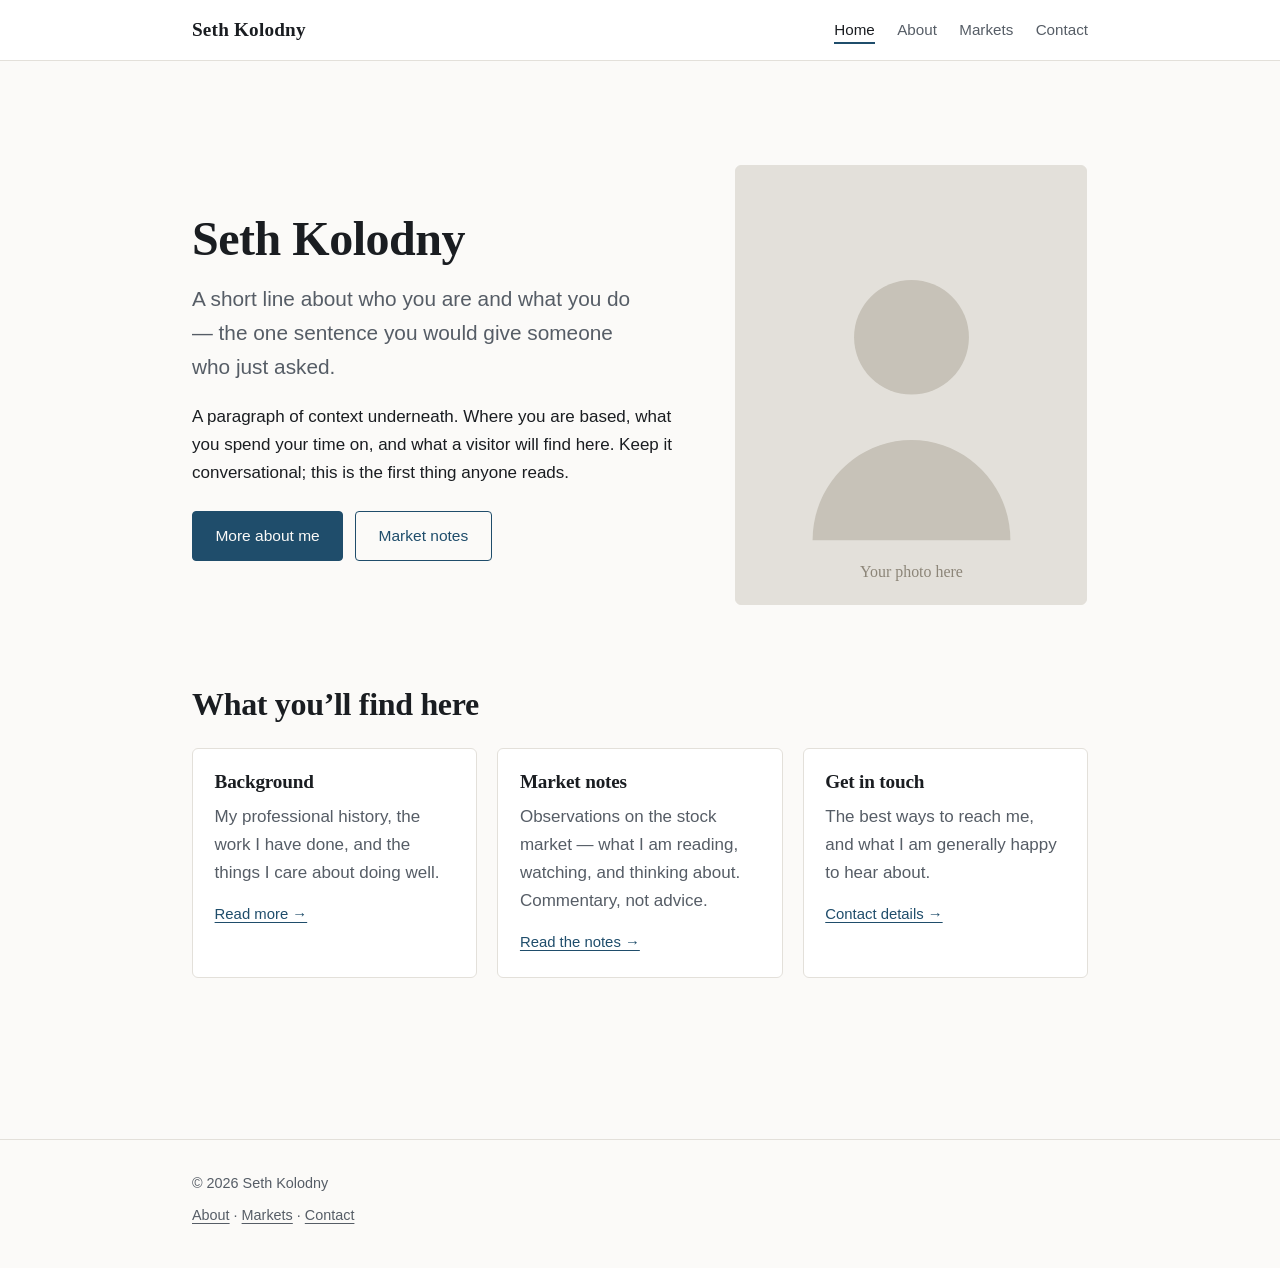
==== index.html @ ade1e679 "Add files via upload" ====
<!DOCTYPE html>
<html lang="en">
<head>
<meta charset="utf-8">
<meta name="viewport" content="width=device-width, initial-scale=1">
<title>Seth Kolodny</title>
<meta name="description" content="Personal site of Seth Kolodny — background, work, and writing on the stock market.">
<link rel="canonical" href="https://sethkolodny.com/">
<link rel="stylesheet" href="css/style.css">
<link rel="icon" href="data:image/svg+xml,<svg xmlns='http://www.w3.org/2000/svg' viewBox='0 0 100 100'><text y='.9em' font-size='90' font-family='Georgia,serif'>S</text></svg>">
</head>
<body>

<a class="skip-link" href="#main">Skip to content</a>

<header class="site-header">
  <div class="wrap">
    <a class="brand" href="index.html">Seth Kolodny</a>
    <nav aria-label="Main">
      <ul class="nav">
        <li><a href="index.html" aria-current="page">Home</a></li>
        <li><a href="about.html">About</a></li>
        <li><a href="markets.html">Markets</a></li>
        <li><a href="contact.html">Contact</a></li>
      </ul>
    </nav>
  </div>
</header>

<main id="main">
  <div class="wrap">

    <section class="hero">
      <div>
        <h1>Seth Kolodny</h1>
        <p class="lede">
          <!-- EDIT ME: one sentence describing who you are. -->
          A short line about who you are and what you do — the one sentence
          you would give someone who just asked.
        </p>
        <p>
          <!-- EDIT ME: two or three sentences of context. -->
          A paragraph of context underneath. Where you are based, what you
          spend your time on, and what a visitor will find here. Keep it
          conversational; this is the first thing anyone reads.
        </p>
        <div class="btn-row">
          <a class="btn btn-solid" href="about.html">More about me</a>
          <a class="btn btn-hollow" href="markets.html">Market notes</a>
        </div>
      </div>

      <!-- Replace with your own photo: put the file in assets/images/ -->
      <img class="portrait"
           src="assets/images/portrait-placeholder.svg"
           alt="Portrait of Seth Kolodny"
           width="440" height="550">
    </section>

    <h2>What you&rsquo;ll find here</h2>

    <ul class="cards">
      <li class="card">
        <h3>Background</h3>
        <p>My professional history, the work I have done, and the things
           I care about doing well.</p>
        <a class="card-link" href="about.html">Read more &rarr;</a>
      </li>
      <li class="card">
        <h3>Market notes</h3>
        <p>Observations on the stock market — what I am reading, watching,
           and thinking about. Commentary, not advice.</p>
        <a class="card-link" href="markets.html">Read the notes &rarr;</a>
      </li>
      <li class="card">
        <h3>Get in touch</h3>
        <p>The best ways to reach me, and what I am generally happy to
           hear about.</p>
        <a class="card-link" href="contact.html">Contact details &rarr;</a>
      </li>
    </ul>

  </div>
</main>

<footer class="site-footer">
  <div class="wrap">
    <p>&copy; <span id="year">2026</span> Seth Kolodny</p>
    <p><a href="about.html">About</a> &middot;
       <a href="markets.html">Markets</a> &middot;
       <a href="contact.html">Contact</a></p>
  </div>
</footer>

<script>
  /* Keeps the copyright year current without you editing it. */
  document.getElementById('year').textContent = new Date().getFullYear();
</script>

</body>
</html>
---- css/style.css ----
/* ============================================================
   sethkolodny.com — stylesheet
   Plain CSS, no frameworks. Edit colors in the :root block below.
   ============================================================ */

/* ---- 1. Color palette -------------------------------------
   Change these six values to restyle the whole site at once.   */
:root {
  --ink:        #1a1d21;   /* main text                        */
  --ink-soft:   #565d66;   /* secondary text, captions         */
  --paper:      #fbfaf8;   /* page background                  */
  --card:       #ffffff;   /* raised surfaces                  */
  --rule:       #e3e0da;   /* hairlines and borders            */
  --accent:     #1f4d6b;   /* links, highlights — deep navy    */
  --accent-alt: #8a5a2b;   /* secondary accent — warm brown    */

  --measure: 68ch;         /* max line length for readability  */
  --gutter:  clamp(1.25rem, 5vw, 3rem);
}

/* Automatic dark mode for phones/laptops set to dark. */
@media (prefers-color-scheme: dark) {
  :root {
    --ink:        #e8e6e1;
    --ink-soft:   #a2a8b0;
    --paper:      #14171a;
    --card:       #1c2024;
    --rule:       #2e3439;
    --accent:     #7fb5d6;
    --accent-alt: #d4a06a;
  }
}

/* ---- 2. Reset and base ------------------------------------ */
*, *::before, *::after { box-sizing: border-box; }

html {
  -webkit-text-size-adjust: 100%;   /* stop iOS inflating text  */
  scroll-behavior: smooth;
}

body {
  margin: 0;
  background: var(--paper);
  color: var(--ink);
  font-family: -apple-system, BlinkMacSystemFont, "Segoe UI", Roboto,
               "Helvetica Neue", Arial, sans-serif;
  font-size: 1.0625rem;
  line-height: 1.65;
  -webkit-font-smoothing: antialiased;
  text-rendering: optimizeLegibility;
}

img { max-width: 100%; height: auto; display: block; }

a {
  color: var(--accent);
  text-decoration-thickness: 1px;
  text-underline-offset: 0.18em;
}
a:hover { text-decoration-thickness: 2px; }

/* Keyboard users must always see where they are. */
a:focus-visible, button:focus-visible {
  outline: 3px solid var(--accent);
  outline-offset: 3px;
  border-radius: 2px;
}

/* ---- 3. Headings ------------------------------------------ */
h1, h2, h3 {
  font-family: Georgia, "Iowan Old Style", "Times New Roman", serif;
  font-weight: 600;
  line-height: 1.2;
  letter-spacing: -0.01em;
  margin: 0 0 0.5em;
  text-wrap: balance;        /* avoids lonely words on a line   */
}

h1 { font-size: clamp(2rem, 5.5vw, 3rem); }
h2 { font-size: clamp(1.5rem, 3.5vw, 2rem); margin-top: 2.5rem; }
h3 { font-size: 1.2rem; margin-top: 2rem; }

p { margin: 0 0 1.15rem; }
p, li { max-width: var(--measure); }

/* ---- 4. Layout -------------------------------------------- */
.wrap {
  width: 100%;
  max-width: 62rem;
  margin-inline: auto;
  padding-inline: var(--gutter);
}

main { padding-block: clamp(2rem, 6vw, 4rem); }

.skip-link {
  position: absolute;
  left: -9999px;
}
.skip-link:focus {
  left: var(--gutter);
  top: 0.5rem;
  z-index: 100;
  background: var(--card);
  color: var(--ink);
  padding: 0.6rem 1rem;
  border: 2px solid var(--accent);
  border-radius: 4px;
}

/* ---- 5. Header and navigation ------------------------------ */
.site-header {
  border-bottom: 1px solid var(--rule);
  background: var(--card);
  position: sticky;
  top: 0;
  z-index: 50;
}

.site-header .wrap {
  display: flex;
  flex-wrap: wrap;
  align-items: center;
  justify-content: space-between;
  gap: 0.5rem 1.5rem;
  padding-block: 0.9rem;
}

.brand {
  font-family: Georgia, "Times New Roman", serif;
  font-size: 1.2rem;
  font-weight: 600;
  color: var(--ink);
  text-decoration: none;
  letter-spacing: 0.01em;
  white-space: nowrap;
}
.brand:hover { color: var(--accent); }

.nav {
  display: flex;
  flex-wrap: wrap;
  gap: 0.25rem 1.4rem;
  list-style: none;
  margin: 0;
  padding: 0;
}

.nav a {
  color: var(--ink-soft);
  text-decoration: none;
  font-size: 0.95rem;
  padding-block: 0.25rem;
  border-bottom: 2px solid transparent;
  white-space: nowrap;
}
.nav a:hover { color: var(--ink); }

/* The current page gets an underline. */
.nav a[aria-current="page"] {
  color: var(--ink);
  border-bottom-color: var(--accent);
}

/* ---- 6. Hero (home page) ----------------------------------- */
.hero {
  display: grid;
  gap: clamp(1.5rem, 4vw, 3rem);
  align-items: center;
  padding-block: clamp(1rem, 4vw, 2.5rem);
}

@media (min-width: 46rem) {
  .hero { grid-template-columns: 1.4fr 1fr; }
}

.hero h1 { margin-bottom: 0.3em; }

.hero .lede {
  font-size: clamp(1.1rem, 2.2vw, 1.3rem);
  color: var(--ink-soft);
  max-width: 40ch;
}

.portrait {
  border-radius: 6px;
  border: 1px solid var(--rule);
  aspect-ratio: 4 / 5;
  object-fit: cover;
  width: 100%;
  max-width: 22rem;
  margin-inline: auto;
  background: var(--rule);
}

/* ---- 7. Buttons -------------------------------------------- */
.btn-row {
  display: flex;
  flex-wrap: wrap;
  gap: 0.75rem;
  margin-top: 1.5rem;
}

.btn {
  display: inline-block;
  padding: 0.7rem 1.4rem;
  border-radius: 4px;
  font-size: 0.97rem;
  font-weight: 500;
  text-decoration: none;
  border: 1px solid var(--accent);
  transition: background-color 0.15s ease, color 0.15s ease;
}

.btn-solid  { background: var(--accent); color: var(--paper); }
.btn-solid:hover  { background: var(--ink); border-color: var(--ink); }

.btn-hollow { background: transparent; color: var(--accent); }
.btn-hollow:hover { background: var(--accent); color: var(--paper); }

/* ---- 8. Cards ---------------------------------------------- */
.cards {
  display: grid;
  gap: 1.25rem;
  grid-template-columns: repeat(auto-fit, minmax(16rem, 1fr));
  margin-top: 1.5rem;
  padding: 0;
  list-style: none;
}

.card {
  background: var(--card);
  border: 1px solid var(--rule);
  border-radius: 6px;
  padding: 1.35rem;
  max-width: none;
}

.card h3 { margin-top: 0; }
.card p  { color: var(--ink-soft); margin-bottom: 0; max-width: none; }

.card a.card-link {
  display: inline-block;
  margin-top: 0.9rem;
  font-size: 0.93rem;
  font-weight: 500;
}

/* ---- 9. Post / article list -------------------------------- */
.posts { list-style: none; margin: 2rem 0 0; padding: 0; }

.posts li {
  padding-block: 1.4rem;
  border-top: 1px solid var(--rule);
  max-width: none;
}
.posts li:last-child { border-bottom: 1px solid var(--rule); }

.posts h3 { margin: 0 0 0.35rem; }
.posts h3 a { text-decoration: none; }
.posts h3 a:hover { text-decoration: underline; }

.post-date {
  display: block;
  font-size: 0.85rem;
  color: var(--ink-soft);
  letter-spacing: 0.04em;
  text-transform: uppercase;
  margin-bottom: 0.4rem;
}

.posts p { color: var(--ink-soft); margin: 0; }

/* ---- 10. Notes, disclaimers -------------------------------- */
.note {
  border-left: 3px solid var(--accent-alt);
  background: var(--card);
  padding: 1rem 1.25rem;
  margin: 2rem 0;
  border-radius: 0 4px 4px 0;
  font-size: 0.93rem;
  color: var(--ink-soft);
  max-width: var(--measure);
}
.note p:last-child { margin-bottom: 0; }
.note strong { color: var(--ink); }

/* ---- 11. Definition-style contact list --------------------- */
.contact-list {
  list-style: none;
  padding: 0;
  margin: 1.5rem 0 0;
  display: grid;
  gap: 1rem;
}
.contact-list li { max-width: none; }
.contact-list .label {
  display: block;
  font-size: 0.8rem;
  letter-spacing: 0.06em;
  text-transform: uppercase;
  color: var(--ink-soft);
  margin-bottom: 0.15rem;
}

/* ---- 12. Footer -------------------------------------------- */
.site-footer {
  border-top: 1px solid var(--rule);
  margin-top: clamp(3rem, 8vw, 5rem);
  padding-block: 2rem;
  font-size: 0.9rem;
  color: var(--ink-soft);
}
.site-footer p { max-width: none; margin-bottom: 0.5rem; }
.site-footer a { color: var(--ink-soft); }
.site-footer a:hover { color: var(--accent); }

/* ---- 13. Respect reduced-motion preferences ---------------- */
@media (prefers-reduced-motion: reduce) {
  html { scroll-behavior: auto; }
  * { transition-duration: 0.01ms !important; animation-duration: 0.01ms !important; }
}

/* ---- 14. Print --------------------------------------------- */
@media print {
  .site-header, .site-footer, .btn-row { display: none; }
  body { background: #fff; color: #000; font-size: 11pt; }
}

/* ---- 15. Inline code and code blocks ----------------------- */
code {
  font-family: ui-monospace, SFMono-Regular, Menlo, Consolas, monospace;
  font-size: 0.88em;
  background: var(--card);
  border: 1px solid var(--rule);
  border-radius: 3px;
  padding: 0.1em 0.35em;
  overflow-wrap: break-word;
}

pre {
  background: var(--card);
  border: 1px solid var(--rule);
  border-radius: 5px;
  padding: 1rem 1.15rem;
  overflow-x: auto;          /* long lines scroll, instead of
                                stretching the page on a phone  */
  font-size: 0.88rem;
  line-height: 1.5;
  max-width: var(--measure);
}
pre code { background: none; border: 0; padding: 0; font-size: inherit; }

/* ---- 16. Tables -------------------------------------------- */
/* Wrap a table in <div class="table-scroll"> so it scrolls
   sideways on a phone instead of breaking the layout.          */
.table-scroll { overflow-x: auto; margin: 1.5rem 0; }

table { border-collapse: collapse; width: 100%; font-size: 0.95rem; }
th, td {
  text-align: left;
  padding: 0.6rem 0.8rem;
  border-bottom: 1px solid var(--rule);
}
th { font-weight: 600; color: var(--ink); white-space: nowrap; }
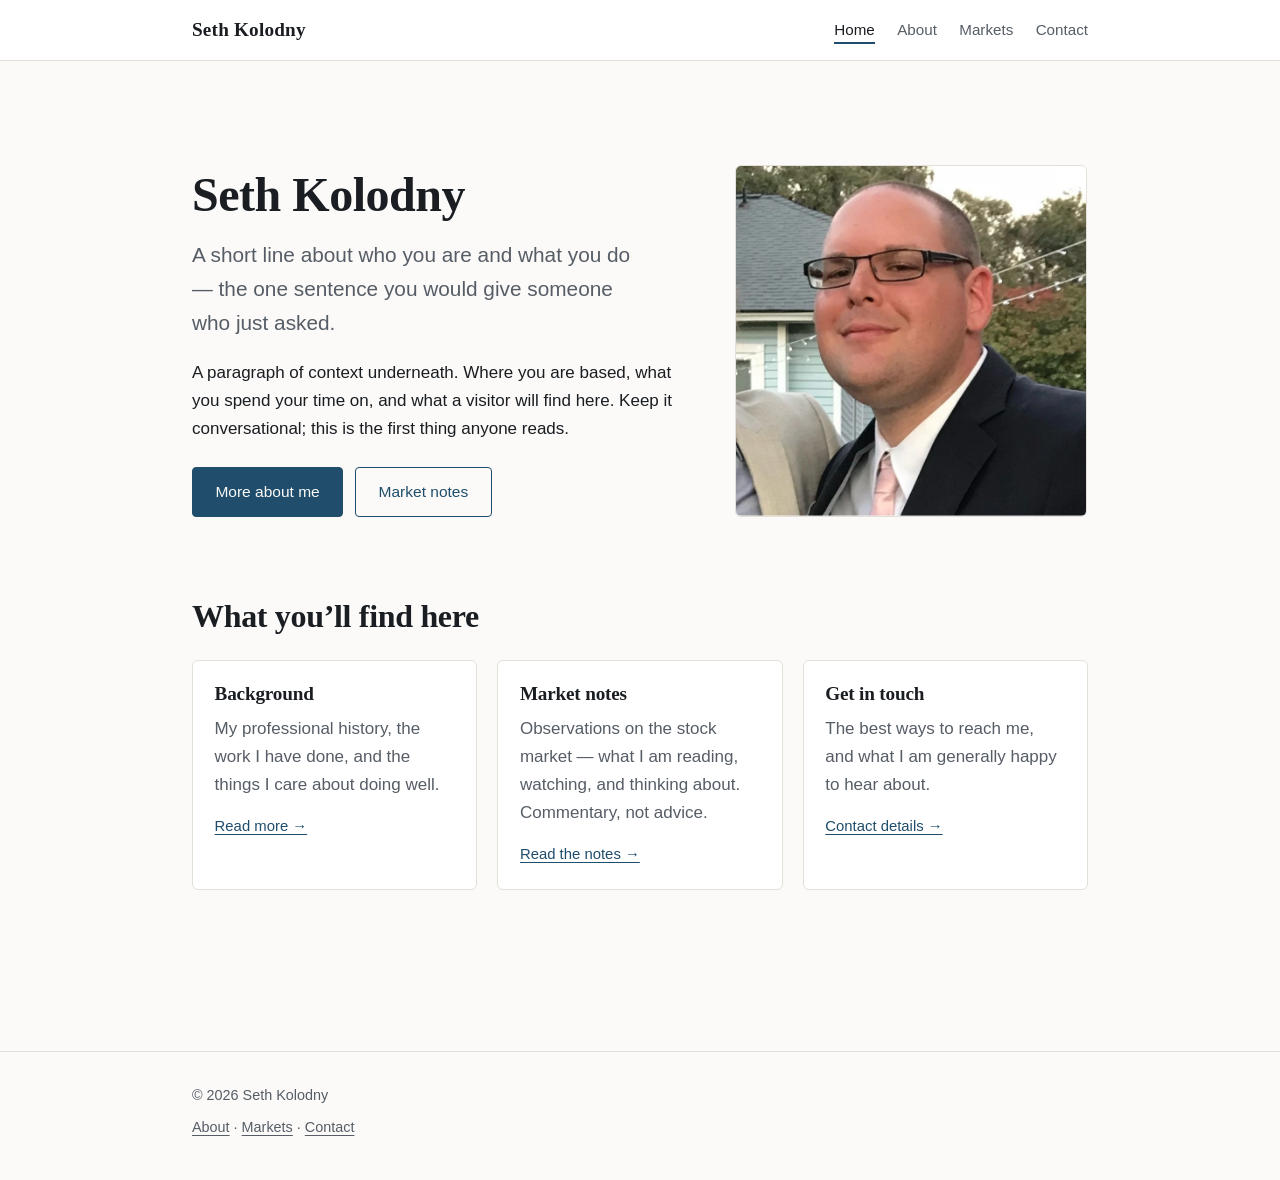
==== commit 709d642a: "Add files via upload" ====
--- a/index.html
+++ b/index.html
@@ -50,11 +50,15 @@
         </div>
       </div>
 
-      <!-- Replace with your own photo: put the file in assets/images/ -->
-      <img class="portrait"
-           src="assets/images/portrait-placeholder.svg"
-           alt="Portrait of Seth Kolodny"
-           width="440" height="550">
+      <!-- Modern browsers get the smaller WebP; older ones fall back to JPEG. -->
+      <picture>
+        <source srcset="assets/images/portrait.webp" type="image/webp">
+        <img class="portrait"
+             src="assets/images/portrait.jpg"
+             alt="Portrait of Seth Kolodny"
+             width="800" height="800"
+             fetchpriority="high">
+      </picture>
     </section>
 
     <h2>What you&rsquo;ll find here</h2>
--- a/css/style.css
+++ b/css/style.css
@@ -183,10 +183,12 @@
   max-width: 40ch;
 }
 
+.hero picture { display: block; }
+
 .portrait {
   border-radius: 6px;
   border: 1px solid var(--rule);
-  aspect-ratio: 4 / 5;
+  aspect-ratio: 1 / 1;
   object-fit: cover;
   width: 100%;
   max-width: 22rem;
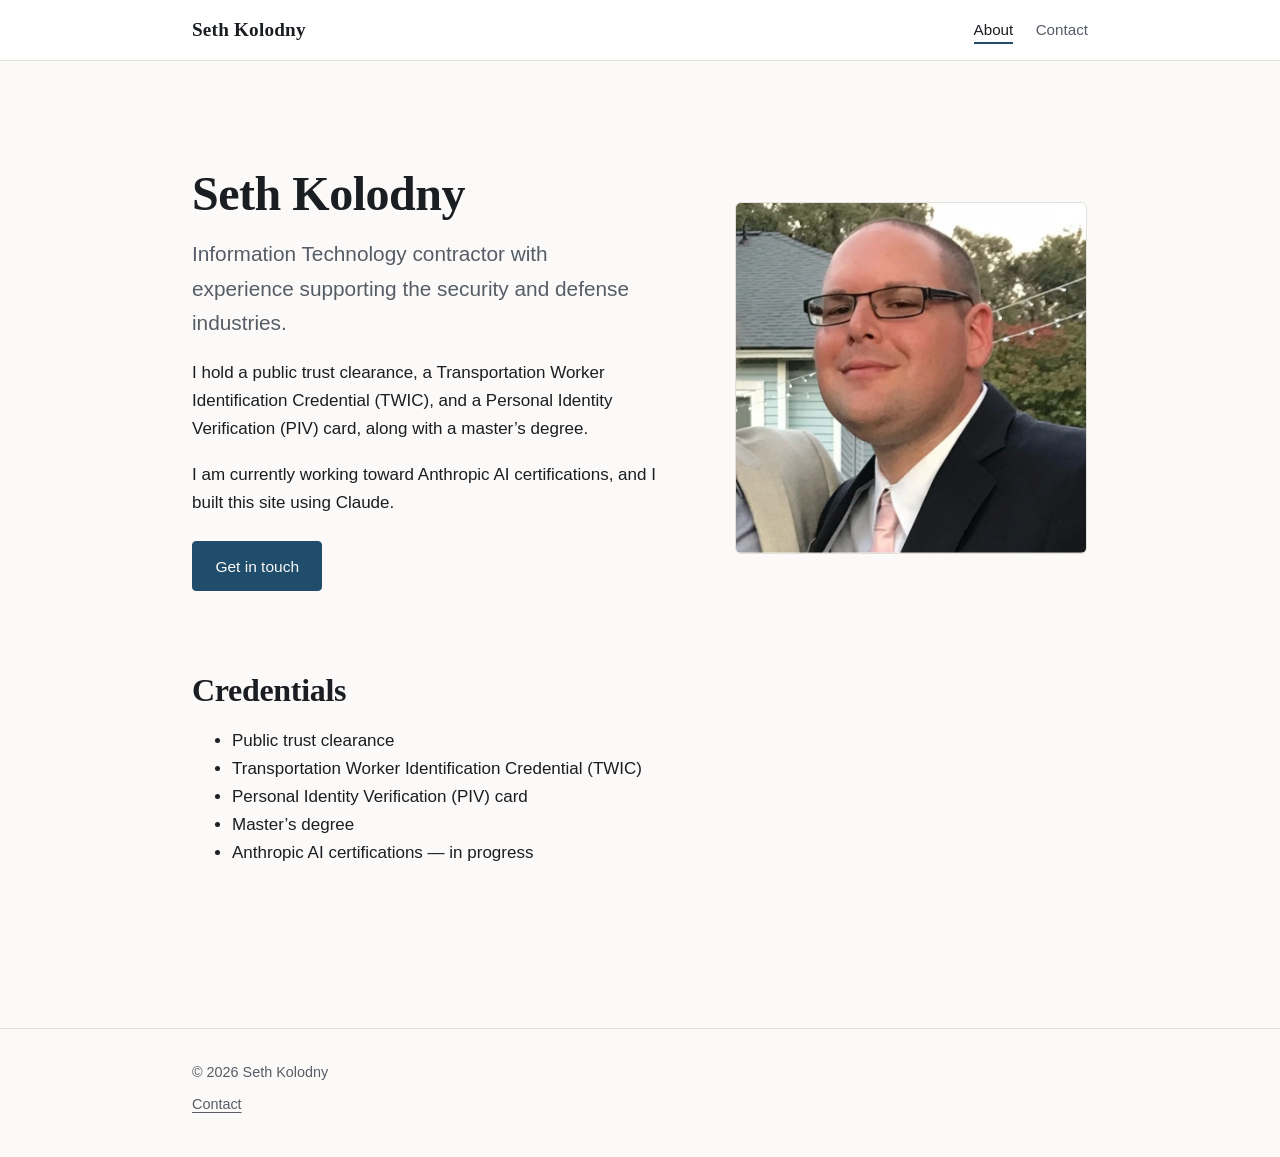
==== commit 9b3d4bd7: "Add files via upload" ====
--- a/index.html
+++ b/index.html
@@ -4,7 +4,7 @@
 <meta charset="utf-8">
 <meta name="viewport" content="width=device-width, initial-scale=1">
 <title>Seth Kolodny</title>
-<meta name="description" content="Personal site of Seth Kolodny — background, work, and writing on the stock market.">
+<meta name="description" content="Seth Kolodny — Information Technology contractor with experience in the security and defense industries.">
 <link rel="canonical" href="https://sethkolodny.com/">
 <link rel="stylesheet" href="css/style.css">
 <link rel="icon" href="data:image/svg+xml,<svg xmlns='http://www.w3.org/2000/svg' viewBox='0 0 100 100'><text y='.9em' font-size='90' font-family='Georgia,serif'>S</text></svg>">
@@ -18,9 +18,7 @@
     <a class="brand" href="index.html">Seth Kolodny</a>
     <nav aria-label="Main">
       <ul class="nav">
-        <li><a href="index.html" aria-current="page">Home</a></li>
-        <li><a href="about.html">About</a></li>
-        <li><a href="markets.html">Markets</a></li>
+        <li><a href="index.html" aria-current="page">About</a></li>
         <li><a href="contact.html">Contact</a></li>
       </ul>
     </nav>
@@ -34,19 +32,20 @@
       <div>
         <h1>Seth Kolodny</h1>
         <p class="lede">
-          <!-- EDIT ME: one sentence describing who you are. -->
-          A short line about who you are and what you do — the one sentence
-          you would give someone who just asked.
+          Information Technology contractor with experience supporting the
+          security and defense industries.
         </p>
         <p>
-          <!-- EDIT ME: two or three sentences of context. -->
-          A paragraph of context underneath. Where you are based, what you
-          spend your time on, and what a visitor will find here. Keep it
-          conversational; this is the first thing anyone reads.
+          I hold a public trust clearance, a Transportation Worker
+          Identification Credential (TWIC), and a Personal Identity
+          Verification (PIV) card, along with a master&rsquo;s degree.
+        </p>
+        <p>
+          I am currently working toward Anthropic AI certifications, and I
+          built this site using Claude.
         </p>
         <div class="btn-row">
-          <a class="btn btn-solid" href="about.html">More about me</a>
-          <a class="btn btn-hollow" href="markets.html">Market notes</a>
+          <a class="btn btn-solid" href="contact.html">Get in touch</a>
         </div>
       </div>
 
@@ -61,27 +60,13 @@
       </picture>
     </section>
 
-    <h2>What you&rsquo;ll find here</h2>
-
-    <ul class="cards">
-      <li class="card">
-        <h3>Background</h3>
-        <p>My professional history, the work I have done, and the things
-           I care about doing well.</p>
-        <a class="card-link" href="about.html">Read more &rarr;</a>
-      </li>
-      <li class="card">
-        <h3>Market notes</h3>
-        <p>Observations on the stock market — what I am reading, watching,
-           and thinking about. Commentary, not advice.</p>
-        <a class="card-link" href="markets.html">Read the notes &rarr;</a>
-      </li>
-      <li class="card">
-        <h3>Get in touch</h3>
-        <p>The best ways to reach me, and what I am generally happy to
-           hear about.</p>
-        <a class="card-link" href="contact.html">Contact details &rarr;</a>
-      </li>
+    <h2>Credentials</h2>
+    <ul>
+      <li>Public trust clearance</li>
+      <li>Transportation Worker Identification Credential (TWIC)</li>
+      <li>Personal Identity Verification (PIV) card</li>
+      <li>Master&rsquo;s degree</li>
+      <li>Anthropic AI certifications &mdash; in progress</li>
     </ul>
 
   </div>
@@ -90,16 +75,11 @@
 <footer class="site-footer">
   <div class="wrap">
     <p>&copy; <span id="year">2026</span> Seth Kolodny</p>
-    <p><a href="about.html">About</a> &middot;
-       <a href="markets.html">Markets</a> &middot;
-       <a href="contact.html">Contact</a></p>
+    <p><a href="contact.html">Contact</a></p>
   </div>
 </footer>
 
-<script>
-  /* Keeps the copyright year current without you editing it. */
-  document.getElementById('year').textContent = new Date().getFullYear();
-</script>
+<script>document.getElementById('year').textContent = new Date().getFullYear();</script>
 
 </body>
 </html>
